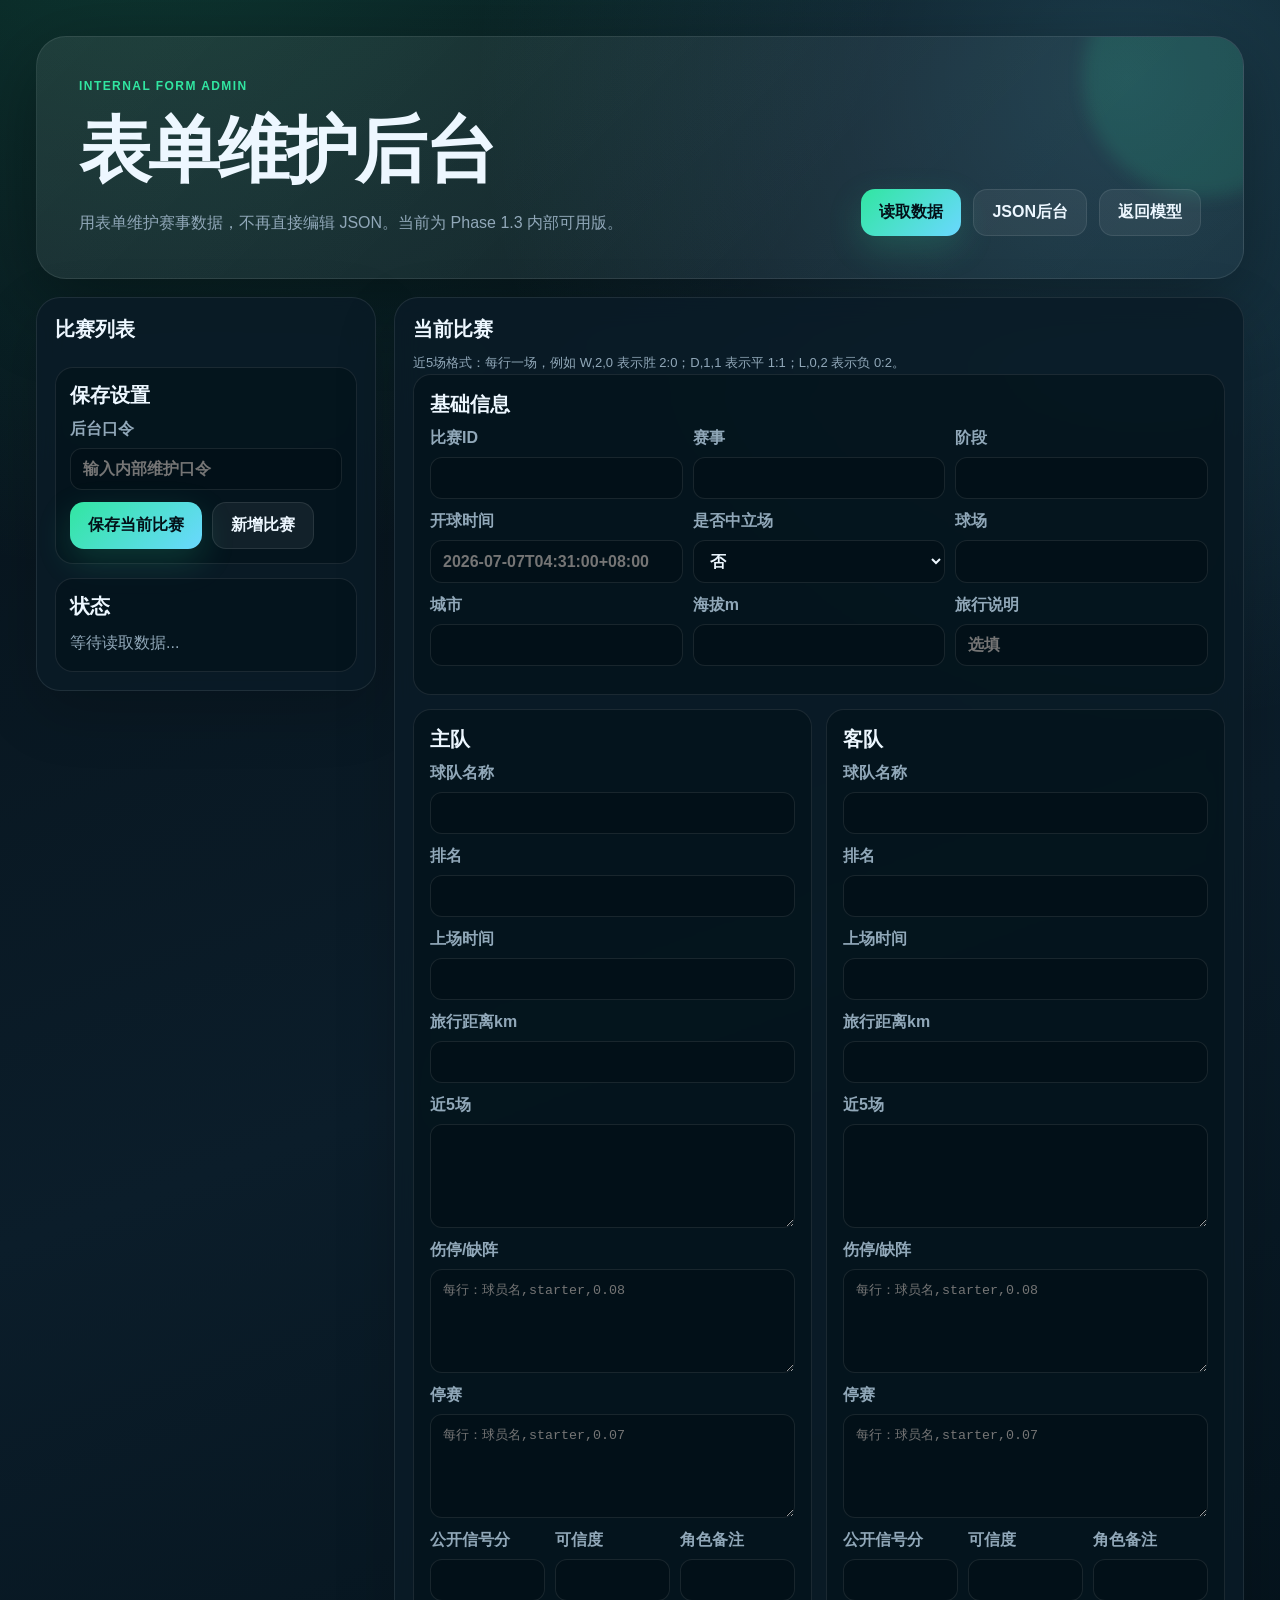
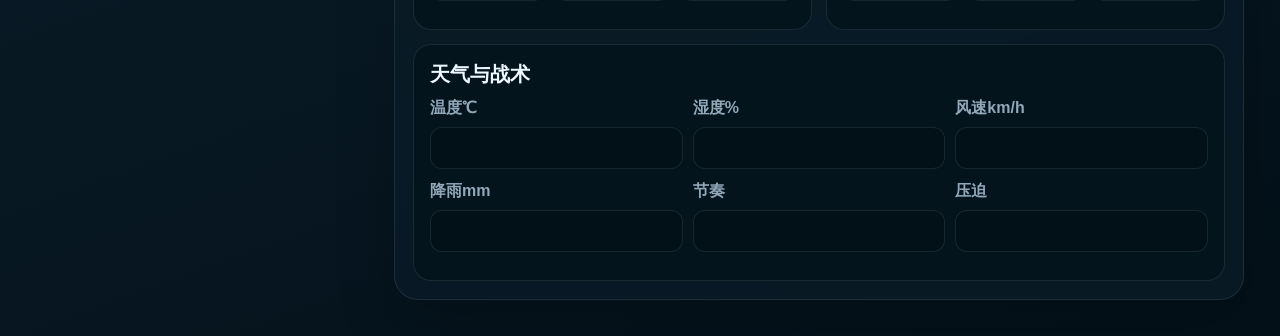
==== admin-form.html @ 81279419 "新增表单式内部维护后台" ====
<!doctype html>
<html lang="zh-CN">
<head>
  <meta charset="UTF-8" />
  <meta name="viewport" content="width=device-width, initial-scale=1.0" />
  <title>鲸喜足球 · 表单维护后台</title>
  <link rel="stylesheet" href="./styles.css?v=form1" />
  <style>
    .form-layout { display: grid; grid-template-columns: 340px minmax(0, 1fr); gap: 18px; margin-top: 18px; align-items: start; }
    .form-side { display: grid; gap: 14px; }
    .form-card { background: rgba(3,16,24,.52); border: 1px solid var(--line); border-radius: 18px; padding: 14px; }
    .match-item { width: 100%; text-align: left; display: block; margin-bottom: 10px; padding: 12px; border-radius: 14px; border: 1px solid var(--line); background: rgba(255,255,255,.04); color: var(--text); box-shadow: none; }
    .match-item.active { border-color: rgba(49,230,161,.55); background: rgba(49,230,161,.09); }
    .match-item strong { display:block; margin-bottom: 4px; }
    .match-item span { color: var(--muted); font-size: 12px; }
    .form-grid { display: grid; grid-template-columns: repeat(2, minmax(0, 1fr)); gap: 14px; }
    .form-section { background: rgba(3,16,24,.52); border: 1px solid var(--line); border-radius: 18px; padding: 16px; }
    .form-section.full { grid-column: 1 / -1; }
    label { display: grid; gap: 8px; color: var(--muted); font-weight: 800; margin-bottom: 12px; }
    input, textarea, select { width: 100%; border: 1px solid var(--line); background: rgba(3,16,24,.88); color: var(--text); border-radius: 12px; padding: 11px 12px; outline: none; }
    textarea { min-height: 104px; resize: vertical; line-height: 1.55; }
    .mini-grid { display: grid; grid-template-columns: repeat(3, 1fr); gap: 10px; }
    .actions { display:flex; flex-wrap: wrap; gap: 10px; margin-top: 12px; }
    .status { white-space: pre-wrap; line-height: 1.65; color: var(--muted); max-height: 260px; overflow:auto; }
    .hint { color: var(--muted); font-size: 13px; line-height: 1.6; }
    @media (max-width: 980px) { .form-layout, .form-grid { grid-template-columns: 1fr; } }
  </style>
</head>
<body>
  <div class="app-shell">
    <header class="hero">
      <div>
        <div class="eyebrow">INTERNAL FORM ADMIN</div>
        <h1>表单维护后台</h1>
        <p>用表单维护赛事数据，不再直接编辑 JSON。当前为 Phase 1.3 内部可用版。</p>
      </div>
      <div class="hero-actions">
        <button id="loadBtn">读取数据</button>
        <button id="jsonBtn" class="ghost">JSON后台</button>
        <button id="frontBtn" class="ghost">返回模型</button>
      </div>
    </header>

    <section class="form-layout">
      <aside class="panel form-side">
        <div>
          <h2>比赛列表</h2>
          <div id="matchList"></div>
        </div>

        <div class="form-card">
          <h2>保存设置</h2>
          <label>后台口令
            <input id="tokenInput" type="password" placeholder="输入内部维护口令" />
          </label>
          <div class="actions">
            <button id="saveBtn">保存当前比赛</button>
            <button id="newBtn" class="ghost">新增比赛</button>
          </div>
        </div>

        <div class="form-card">
          <h2>状态</h2>
          <div id="statusBox" class="status">等待读取数据...</div>
        </div>
      </aside>

      <main class="panel">
        <h2>当前比赛</h2>
        <p class="hint">近5场格式：每行一场，例如 W,2,0 表示胜 2:0；D,1,1 表示平 1:1；L,0,2 表示负 0:2。</p>

        <div class="form-grid">
          <section class="form-section full">
            <h2>基础信息</h2>
            <div class="mini-grid">
              <label>比赛ID<input id="id" /></label>
              <label>赛事<input id="competition" /></label>
              <label>阶段<input id="stage" /></label>
            </div>
            <div class="mini-grid">
              <label>开球时间<input id="kickoff" placeholder="2026-07-07T04:31:00+08:00" /></label>
              <label>是否中立场<select id="neutral"><option value="false">否</option><option value="true">是</option></select></label>
              <label>球场<input id="venueName" /></label>
            </div>
            <div class="mini-grid">
              <label>城市<input id="venueCity" /></label>
              <label>海拔m<input id="altitudeM" type="number" /></label>
              <label>旅行说明<input id="note" placeholder="选填" /></label>
            </div>
          </section>

          <section class="form-section">
            <h2>主队</h2>
            <label>球队名称<input id="homeName" /></label>
            <label>排名<input id="homeRank" type="number" /></label>
            <label>上场时间<input id="homeLastPlayedAt" /></label>
            <label>旅行距离km<input id="homeTravelKm" type="number" /></label>
            <label>近5场<textarea id="homeForm"></textarea></label>
            <label>伤停/缺阵<textarea id="homeInjuries" placeholder="每行：球员名,starter,0.08"></textarea></label>
            <label>停赛<textarea id="homeSuspensions" placeholder="每行：球员名,starter,0.07"></textarea></label>
            <div class="mini-grid">
              <label>公开信号分<input id="homeSignalScore" type="number" step="0.01" /></label>
              <label>可信度<input id="homeSignalReliability" type="number" step="0.01" /></label>
              <label>角色备注<input id="homeMemo" /></label>
            </div>
          </section>

          <section class="form-section">
            <h2>客队</h2>
            <label>球队名称<input id="awayName" /></label>
            <label>排名<input id="awayRank" type="number" /></label>
            <label>上场时间<input id="awayLastPlayedAt" /></label>
            <label>旅行距离km<input id="awayTravelKm" type="number" /></label>
            <label>近5场<textarea id="awayForm"></textarea></label>
            <label>伤停/缺阵<textarea id="awayInjuries" placeholder="每行：球员名,starter,0.08"></textarea></label>
            <label>停赛<textarea id="awaySuspensions" placeholder="每行：球员名,starter,0.07"></textarea></label>
            <div class="mini-grid">
              <label>公开信号分<input id="awaySignalScore" type="number" step="0.01" /></label>
              <label>可信度<input id="awaySignalReliability" type="number" step="0.01" /></label>
              <label>角色备注<input id="awayMemo" /></label>
            </div>
          </section>

          <section class="form-section full">
            <h2>天气与战术</h2>
            <div class="mini-grid">
              <label>温度℃<input id="tempC" type="number" step="0.1" /></label>
              <label>湿度%<input id="humidity" type="number" step="1" /></label>
              <label>风速km/h<input id="windKph" type="number" step="0.1" /></label>
            </div>
            <div class="mini-grid">
              <label>降雨mm<input id="rainMm" type="number" step="0.1" /></label>
              <label>节奏<input id="tempo" type="number" step="0.1" /></label>
              <label>压迫<input id="press" type="number" step="0.1" /></label>
            </div>
          </section>
        </div>
      </main>
    </section>
  </div>
  <script type="module" src="./admin-form.js?v=form1"></script>
</body>
</html>
---- styles.css ----
:root {
  --bg: #061118;
  --bg2: #0b1d2a;
  --panel: rgba(10, 27, 39, .86);
  --text: #edf7ff;
  --muted: #91a8b9;
  --line: rgba(255, 255, 255, .09);
  --accent: #31e6a1;
  --accent2: #6ad8ff;
  --warn: #ffd166;
  --danger: #ff6577;
  --ok: #37d67a;
  --shadow: 0 24px 80px rgba(0, 0, 0, .35);
}
* { box-sizing: border-box; }
body {
  margin: 0;
  font-family: -apple-system, BlinkMacSystemFont, "Segoe UI", "PingFang SC", "Microsoft YaHei", sans-serif;
  color: var(--text);
  background: radial-gradient(circle at 12% -10%, rgba(49,230,161,.20), transparent 32%), radial-gradient(circle at 88% 4%, rgba(106,216,255,.20), transparent 30%), linear-gradient(160deg, var(--bg), var(--bg2) 52%, #031018);
  min-height: 100vh;
}
button, input, select { font: inherit; }
button {
  border: 0;
  border-radius: 14px;
  padding: 12px 18px;
  background: linear-gradient(135deg, var(--accent), var(--accent2));
  color: #031018;
  font-weight: 900;
  cursor: pointer;
  box-shadow: 0 12px 34px rgba(49, 230, 161, .18);
}
button.ghost { background: rgba(255,255,255,.06); color: var(--text); border: 1px solid var(--line); box-shadow: none; }
select { min-width: 132px; border: 1px solid var(--line); background: rgba(3,16,24,.85); color: var(--text); border-radius: 12px; padding: 11px 12px; outline: none; }
.app-shell { width: min(1480px, 100%); margin: 0 auto; padding: clamp(16px, 3vw, 36px); }
.hero { display: grid; grid-template-columns: 1fr auto; gap: 22px; align-items: end; padding: clamp(22px,4vw,42px); border: 1px solid var(--line); border-radius: 30px; background: linear-gradient(135deg, rgba(255,255,255,.08), rgba(255,255,255,.03)); box-shadow: var(--shadow); position: relative; overflow: hidden; }
.hero::after { content: ""; position: absolute; width: 240px; height: 240px; right: -80px; top: -80px; border-radius: 50%; background: rgba(49,230,161,.13); filter: blur(8px); }
.eyebrow { color: var(--accent); font-weight: 900; letter-spacing: .12em; font-size: 12px; }
h1 { margin: 10px 0; font-size: clamp(34px, 6vw, 72px); letter-spacing: -.04em; }
h2 { margin: 0 0 10px; font-size: 20px; }
h3 { margin: 0 0 8px; font-size: 15px; color: var(--muted); font-weight: 700; }
p { color: var(--muted); line-height: 1.7; margin: 0; }
.hero p { max-width: 920px; font-size: 16px; }
.hero-actions { display: flex; gap: 12px; flex-wrap: wrap; z-index: 1; }
.panel { background: var(--panel); border: 1px solid var(--line); border-radius: 24px; padding: 18px; box-shadow: 0 20px 60px rgba(0,0,0,.18); backdrop-filter: blur(14px); }
.status-grid { display: grid; grid-template-columns: repeat(4, minmax(0, 1fr)); gap: 14px; margin: 18px 0; }
.status-card { background: rgba(255,255,255,.05); border: 1px solid var(--line); border-radius: 20px; padding: 16px; }
.status-card strong { display: block; font-size: 15px; margin-bottom: 6px; }
.status-pill { display: inline-flex; align-items: center; gap: 6px; margin-top: 10px; border-radius: 999px; padding: 5px 9px; font-size: 12px; font-weight: 800; }
.status-ok { background: rgba(55,214,122,.12); color: var(--ok); }
.status-miss, .status-missing, .status-error { background: rgba(255,101,119,.12); color: var(--danger); }
.status-demo { background: rgba(255,209,102,.12); color: var(--warn); }
.toolbar { display: flex; justify-content: space-between; gap: 18px; align-items: center; margin-bottom: 18px; }
.filters { display: flex; gap: 10px; flex-wrap: wrap; }
.grid-layout { display: grid; grid-template-columns: 360px 1fr; gap: 18px; }
.match-list { display: grid; gap: 10px; max-height: 900px; overflow: auto; padding-right: 4px; }
.match-card { text-align: left; background: rgba(255,255,255,.05); border: 1px solid var(--line); border-radius: 18px; padding: 14px; cursor: pointer; transition: transform .18s ease, border-color .18s ease, background .18s ease; }
.match-card:hover, .match-card.active { transform: translateY(-1px); border-color: rgba(49,230,161,.45); background: rgba(49,230,161,.08); }
.match-card-title { display: flex; justify-content: space-between; gap: 10px; align-items: start; }
.teams { font-weight: 900; font-size: 16px; line-height: 1.45; }
.meta { color: var(--muted); font-size: 12px; margin-top: 7px; line-height: 1.5; }
.badge { display: inline-flex; border-radius: 999px; padding: 4px 8px; font-weight: 900; font-size: 11px; white-space: nowrap; }
.badge.low { background: rgba(55,214,122,.12); color: var(--ok); }
.badge.medium { background: rgba(255,209,102,.13); color: var(--warn); }
.badge.high, .badge.avoid { background: rgba(255,101,119,.13); color: var(--danger); }
.detail-header { display: grid; grid-template-columns: 1fr auto; gap: 18px; align-items: start; margin-bottom: 18px; }
.detail-title { font-size: clamp(24px, 4vw, 44px); font-weight: 950; letter-spacing: -.03em; }
.kickoff { color: var(--muted); margin-top: 8px; }
.prob-grid, .metric-grid, .factor-grid { display: grid; grid-template-columns: repeat(3, minmax(0, 1fr)); gap: 12px; margin: 14px 0; }
.prob-card, .metric-card, .factor-card { background: rgba(3,16,24,.52); border: 1px solid var(--line); border-radius: 18px; padding: 14px; }
.prob-card .num { font-size: 34px; font-weight: 950; color: var(--accent); line-height: 1.1; }
.metric-card .num { font-size: 22px; font-weight: 900; color: var(--accent2); }
.factor-card { min-height: 120px; }
.factor-card ul { margin: 8px 0 0; padding-left: 18px; color: var(--muted); line-height: 1.62; }
.edge-box { background: linear-gradient(135deg, rgba(49,230,161,.13), rgba(106,216,255,.08)); border: 1px solid rgba(49,230,161,.28); border-radius: 20px; padding: 16px; margin: 14px 0; }
.edge-box strong { color: var(--accent); }
.score-grid { display: grid; grid-template-columns: repeat(5, minmax(0, 1fr)); gap: 10px; margin-top: 12px; }
.score-chip { border-radius: 14px; background: rgba(255,255,255,.05); border: 1px solid var(--line); padding: 10px; text-align: center; }
.score-chip strong { display: block; font-size: 18px; }
.progress { height: 8px; background: rgba(255,255,255,.08); border-radius: 999px; overflow: hidden; margin-top: 8px; }
.progress > span { display: block; height: 100%; background: linear-gradient(90deg, var(--accent), var(--accent2)); border-radius: 999px; }
.empty-state { min-height: 440px; display: grid; place-content: center; text-align: center; }
.model-note { margin-top: 18px; }
.small { font-size: 12px; color: var(--muted); }
.warn-text { color: var(--warn); }
.danger-text { color: var(--danger); }
.ok-text { color: var(--ok); }
@media (max-width: 1080px) { .hero, .toolbar, .detail-header { grid-template-columns: 1fr; } .grid-layout { grid-template-columns: 1fr; } .status-grid { grid-template-columns: repeat(2, minmax(0, 1fr)); } }
@media (max-width: 680px) { .app-shell { padding: 12px; } .status-grid, .prob-grid, .metric-grid, .factor-grid, .score-grid { grid-template-columns: 1fr; } .hero { border-radius: 22px; } .panel { border-radius: 18px; } }
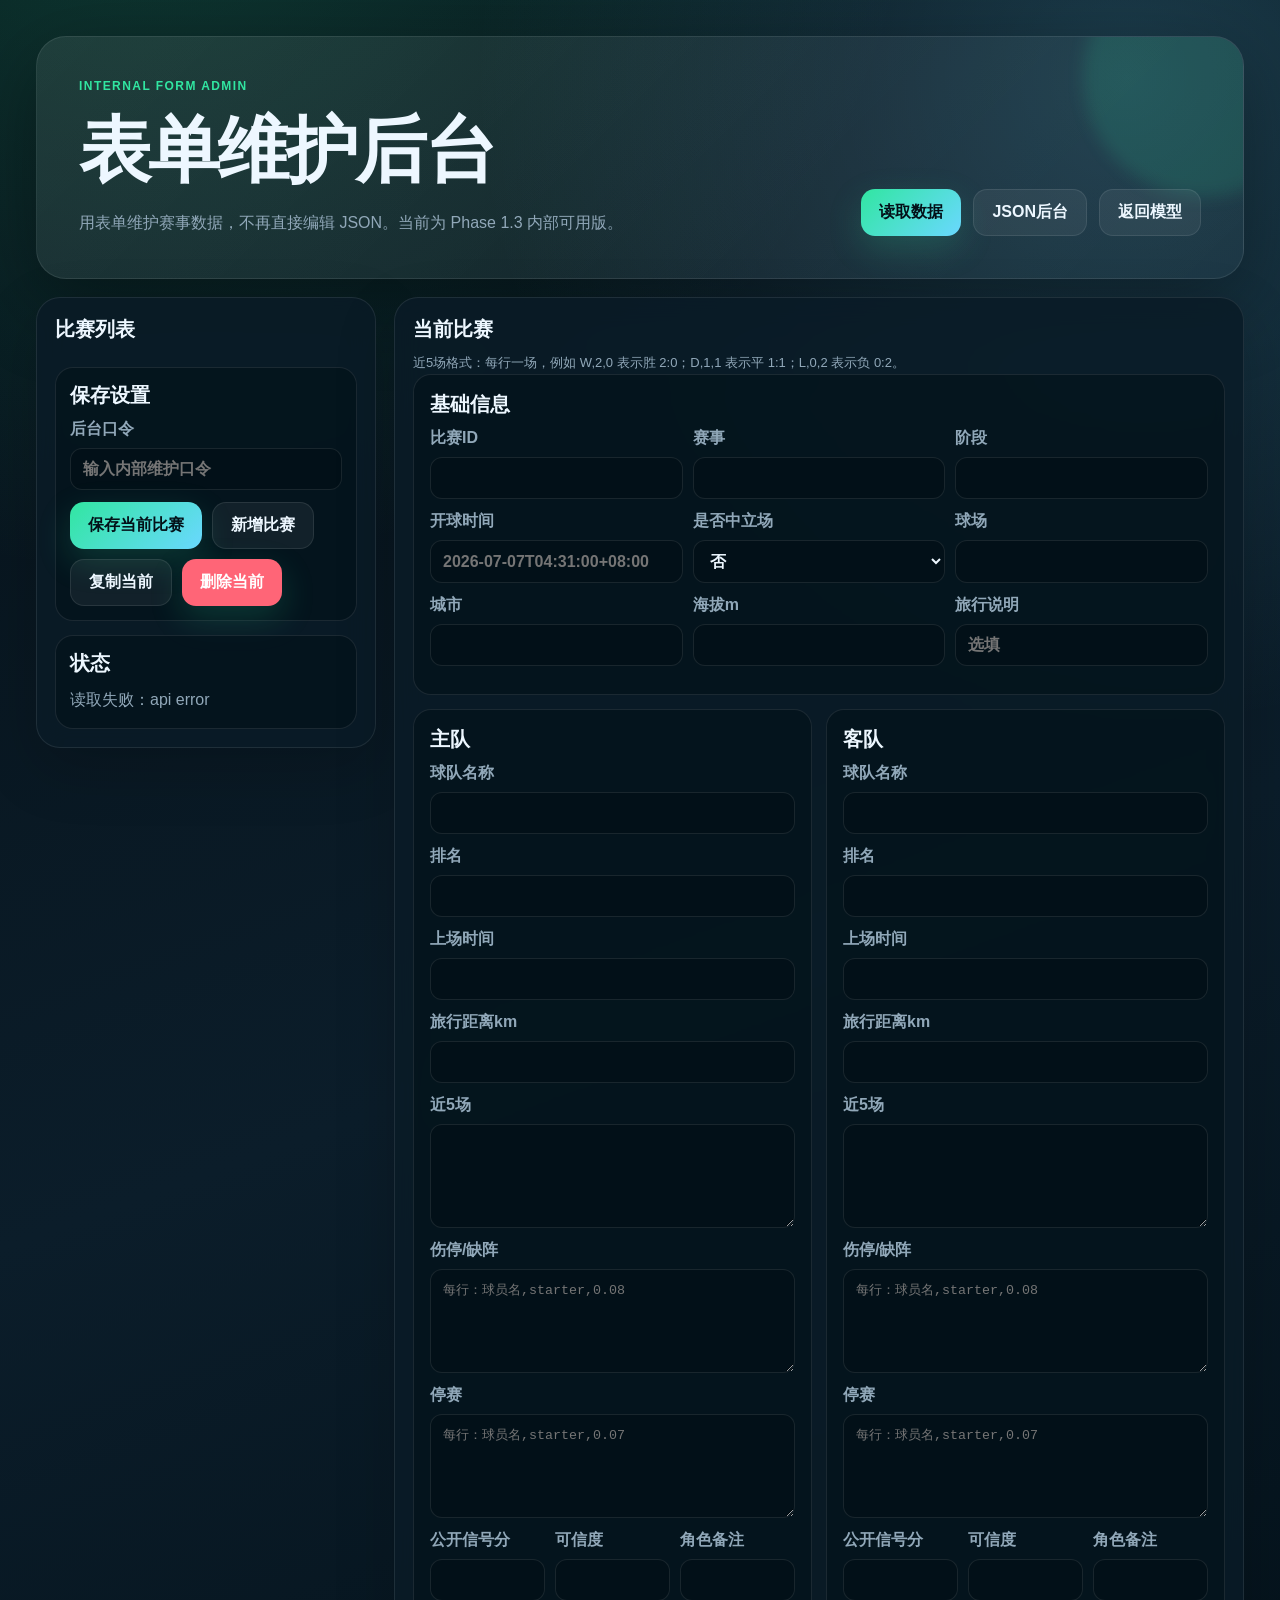
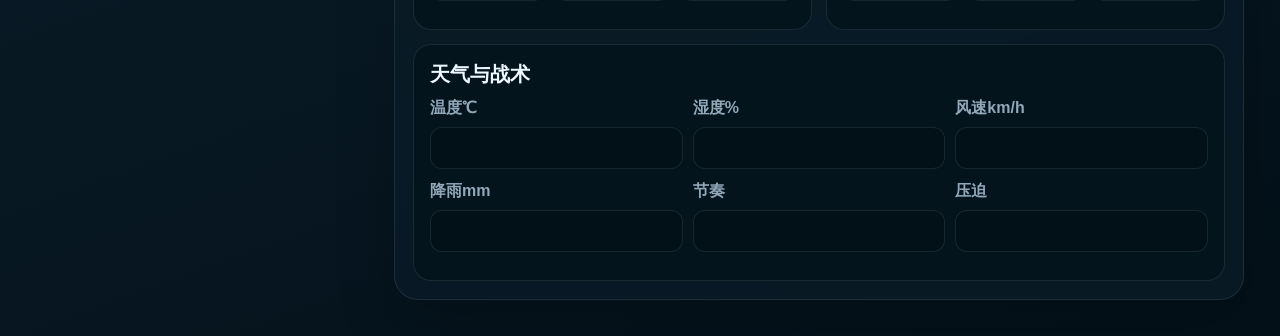
==== commit 45a12fae: "表单后台增加复制和删除按钮" ====
--- a/admin-form.html
+++ b/admin-form.html
@@ -4,7 +4,7 @@
   <meta charset="UTF-8" />
   <meta name="viewport" content="width=device-width, initial-scale=1.0" />
   <title>鲸喜足球 · 表单维护后台</title>
-  <link rel="stylesheet" href="./styles.css?v=form1" />
+  <link rel="stylesheet" href="./styles.css?v=form2" />
   <style>
     .form-layout { display: grid; grid-template-columns: 340px minmax(0, 1fr); gap: 18px; margin-top: 18px; align-items: start; }
     .form-side { display: grid; gap: 14px; }
@@ -23,6 +23,7 @@
     .actions { display:flex; flex-wrap: wrap; gap: 10px; margin-top: 12px; }
     .status { white-space: pre-wrap; line-height: 1.65; color: var(--muted); max-height: 260px; overflow:auto; }
     .hint { color: var(--muted); font-size: 13px; line-height: 1.6; }
+    .danger-btn { background: var(--danger); color: white; }
     @media (max-width: 980px) { .form-layout, .form-grid { grid-template-columns: 1fr; } }
   </style>
 </head>
@@ -56,6 +57,8 @@
           <div class="actions">
             <button id="saveBtn">保存当前比赛</button>
             <button id="newBtn" class="ghost">新增比赛</button>
+            <button id="copyBtn" class="ghost">复制当前</button>
+            <button id="deleteBtn" class="danger-btn">删除当前</button>
           </div>
         </div>
 
@@ -138,6 +141,6 @@
       </main>
     </section>
   </div>
-  <script type="module" src="./admin-form.js?v=form1"></script>
+  <script type="module" src="./admin-form.js?v=form2"></script>
 </body>
 </html>
